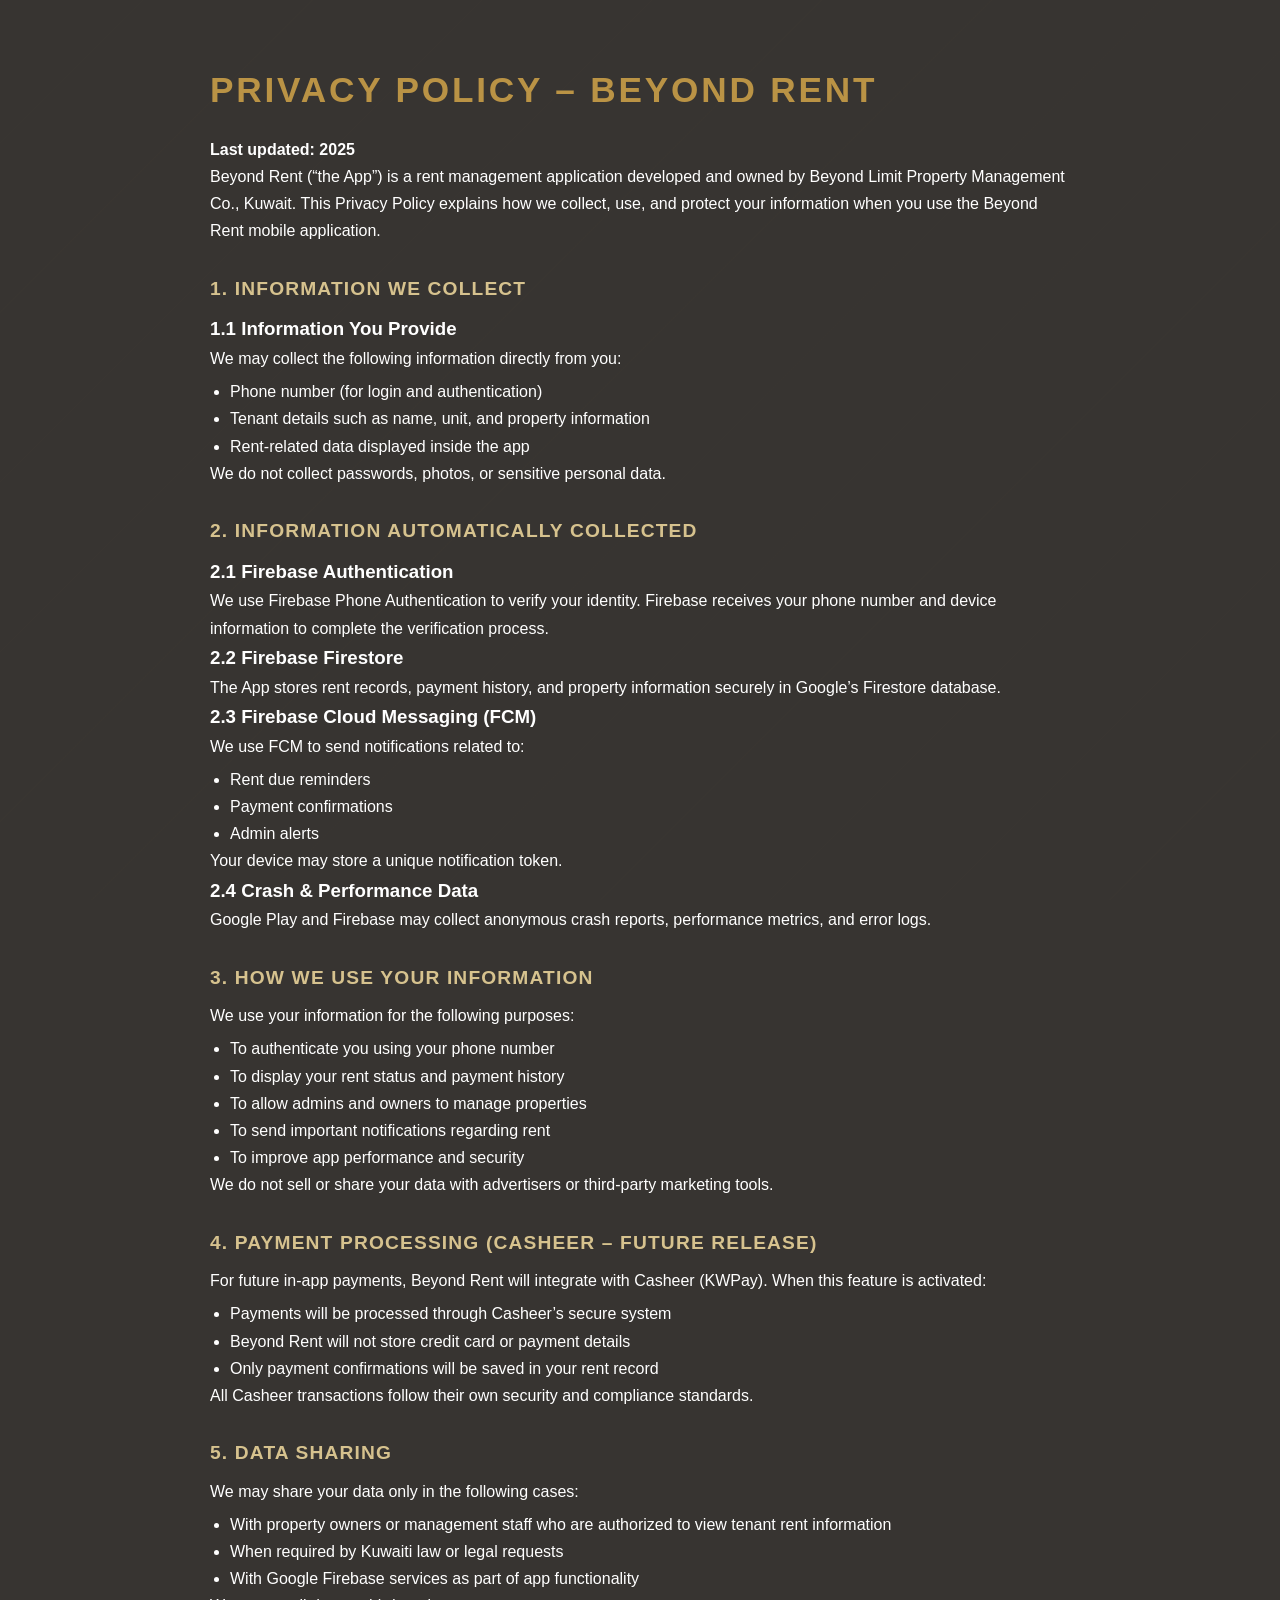
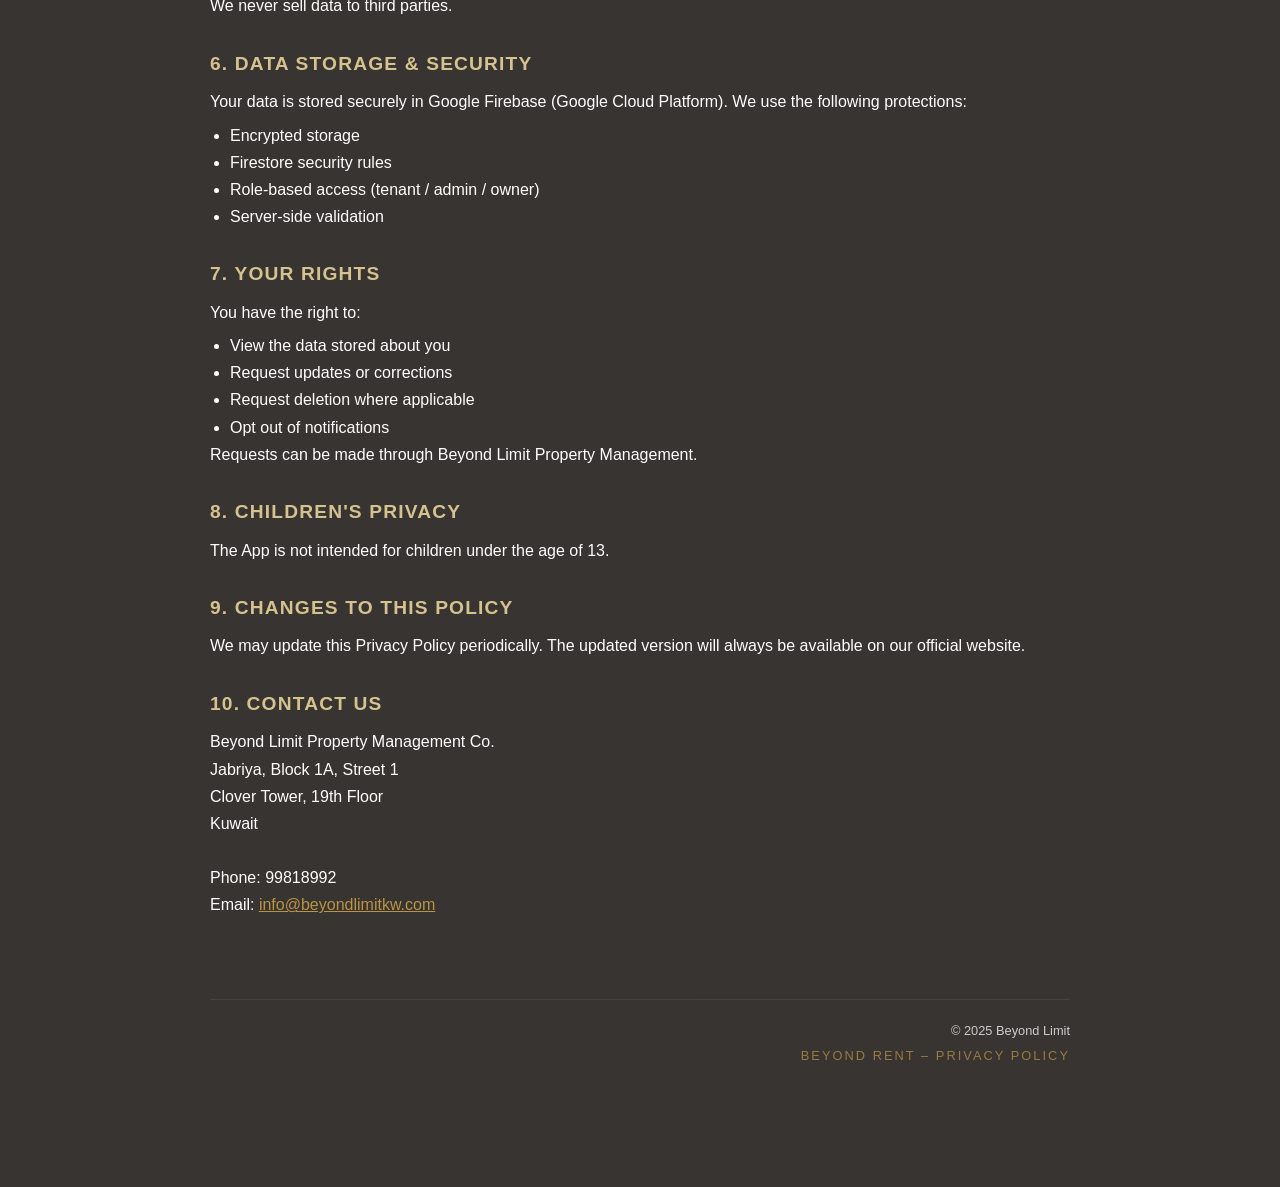
==== beyond-rent-privacy.html @ 938de5e0 "adeed limitlesslab page and beyond rent + privacy policy page." ====
<!DOCTYPE html>
<html lang="en">
<head>
  <meta charset="UTF-8"/>
  <meta name="viewport" content="width=device-width, initial-scale=1.0"/>
  <title>Privacy Policy – Beyond Rent</title>
  <link rel="icon" type="image/svg+xml" href="assets/images/logos/beyondlimit-icon.svg"/>

  <style>
    * { margin: 0; padding: 0; box-sizing: border-box; }

    body {
      font-family: 'Poppins', sans-serif;
      background: #373431;
      color: #fff;
      padding: 60px 20px 120px;
      max-width: 900px;
      margin: auto;
      line-height: 1.7;
      position: relative;
      min-height: 100vh;
    }

    body::before {
      content: "";
      position: fixed; inset: 0;
      background: repeating-linear-gradient(
        -45deg,
        rgba(186,147,69,0.05) 0px,
        rgba(186,147,69,0.05) 1px,
        transparent 1px,
        transparent 120px
      );
      animation: moveLines 80s linear infinite;
      opacity: 0.25;
      z-index: -1;
    }

    @keyframes moveLines {
      0% { background-position: 0 0; }
      100% { background-position: 600px 600px; }
    }

    h1 {
      font-size: 2.2rem;
      margin-bottom: 16px;
      color: #ba9345;
      text-transform: uppercase;
      letter-spacing: .08em;
    }

    h2 {
      margin-top: 28px;
      margin-bottom: 8px;
      font-size: 1.2rem;
      color: #d6c28e;
      text-transform: uppercase;
      letter-spacing: .06em;
    }

    ul { margin-left: 20px; margin-top: 6px; }

    a { color: #ba9345; }

    footer {
      margin-top: 80px;
      padding-top: 20px;
      text-align: right;
      font-size: 0.8rem;
      opacity: 0.75;
      border-top: 1px solid rgba(255,255,255,0.1);
    }

    footer span {
      display: block;
      color: #ba9345;
      letter-spacing: 0.16em;
      text-transform: uppercase;
      margin-top: 4px;
    }
  </style>
</head>

<body>

<h1>Privacy Policy – Beyond Rent</h1>
<p><strong>Last updated: 2025</strong></p>

<p>
Beyond Rent (“the App”) is a rent management application developed and owned by Beyond Limit Property Management Co., Kuwait.
This Privacy Policy explains how we collect, use, and protect your information when you use the Beyond Rent mobile application.
</p>

<h2>1. Information We Collect</h2>

<h3>1.1 Information You Provide</h3>
<p>We may collect the following information directly from you:</p>
<ul>
  <li>Phone number (for login and authentication)</li>
  <li>Tenant details such as name, unit, and property information</li>
  <li>Rent-related data displayed inside the app</li>
</ul>
<p>We do not collect passwords, photos, or sensitive personal data.</p>

<h2>2. Information Automatically Collected</h2>

<h3>2.1 Firebase Authentication</h3>
<p>
We use Firebase Phone Authentication to verify your identity.
Firebase receives your phone number and device information to complete the verification process.
</p>

<h3>2.2 Firebase Firestore</h3>
<p>
The App stores rent records, payment history, and property information securely in Google’s Firestore database.
</p>

<h3>2.3 Firebase Cloud Messaging (FCM)</h3>
<p>We use FCM to send notifications related to:</p>
<ul>
  <li>Rent due reminders</li>
  <li>Payment confirmations</li>
  <li>Admin alerts</li>
</ul>
<p>Your device may store a unique notification token.</p>

<h3>2.4 Crash & Performance Data</h3>
<p>
Google Play and Firebase may collect anonymous crash reports, performance metrics, and error logs.
</p>

<h2>3. How We Use Your Information</h2>
<p>We use your information for the following purposes:</p>
<ul>
  <li>To authenticate you using your phone number</li>
  <li>To display your rent status and payment history</li>
  <li>To allow admins and owners to manage properties</li>
  <li>To send important notifications regarding rent</li>
  <li>To improve app performance and security</li>
</ul>
<p>We do not sell or share your data with advertisers or third-party marketing tools.</p>

<h2>4. Payment Processing (Casheer – Future Release)</h2>
<p>For future in-app payments, Beyond Rent will integrate with Casheer (KWPay).  
When this feature is activated:</p>
<ul>
  <li>Payments will be processed through Casheer’s secure system</li>
  <li>Beyond Rent will not store credit card or payment details</li>
  <li>Only payment confirmations will be saved in your rent record</li>
</ul>
<p>All Casheer transactions follow their own security and compliance standards.</p>

<h2>5. Data Sharing</h2>
<p>We may share your data only in the following cases:</p>
<ul>
  <li>With property owners or management staff who are authorized to view tenant rent information</li>
  <li>When required by Kuwaiti law or legal requests</li>
  <li>With Google Firebase services as part of app functionality</li>
</ul>
<p>We never sell data to third parties.</p>

<h2>6. Data Storage & Security</h2>
<p>
Your data is stored securely in Google Firebase (Google Cloud Platform).  
We use the following protections:
</p>
<ul>
  <li>Encrypted storage</li>
  <li>Firestore security rules</li>
  <li>Role-based access (tenant / admin / owner)</li>
  <li>Server-side validation</li>
</ul>

<h2>7. Your Rights</h2>
<p>You have the right to:</p>
<ul>
  <li>View the data stored about you</li>
  <li>Request updates or corrections</li>
  <li>Request deletion where applicable</li>
  <li>Opt out of notifications</li>
</ul>
<p>Requests can be made through Beyond Limit Property Management.</p>

<h2>8. Children's Privacy</h2>
<p>The App is not intended for children under the age of 13.</p>

<h2>9. Changes to This Policy</h2>
<p>
We may update this Privacy Policy periodically.  
The updated version will always be available on our official website.
</p>

<h2>10. Contact Us</h2>
<p>
Beyond Limit Property Management Co.<br>
Jabriya, Block 1A, Street 1<br>
Clover Tower, 19th Floor<br>
Kuwait<br><br>
Phone: 99818992<br>
Email: <a href="mailto:info@beyondlimitkw.com">info@beyondlimitkw.com</a>
</p>

<footer>
  © 2025 Beyond Limit  
  <span>Beyond Rent – Privacy Policy</span>
</footer>

</body>
</html>
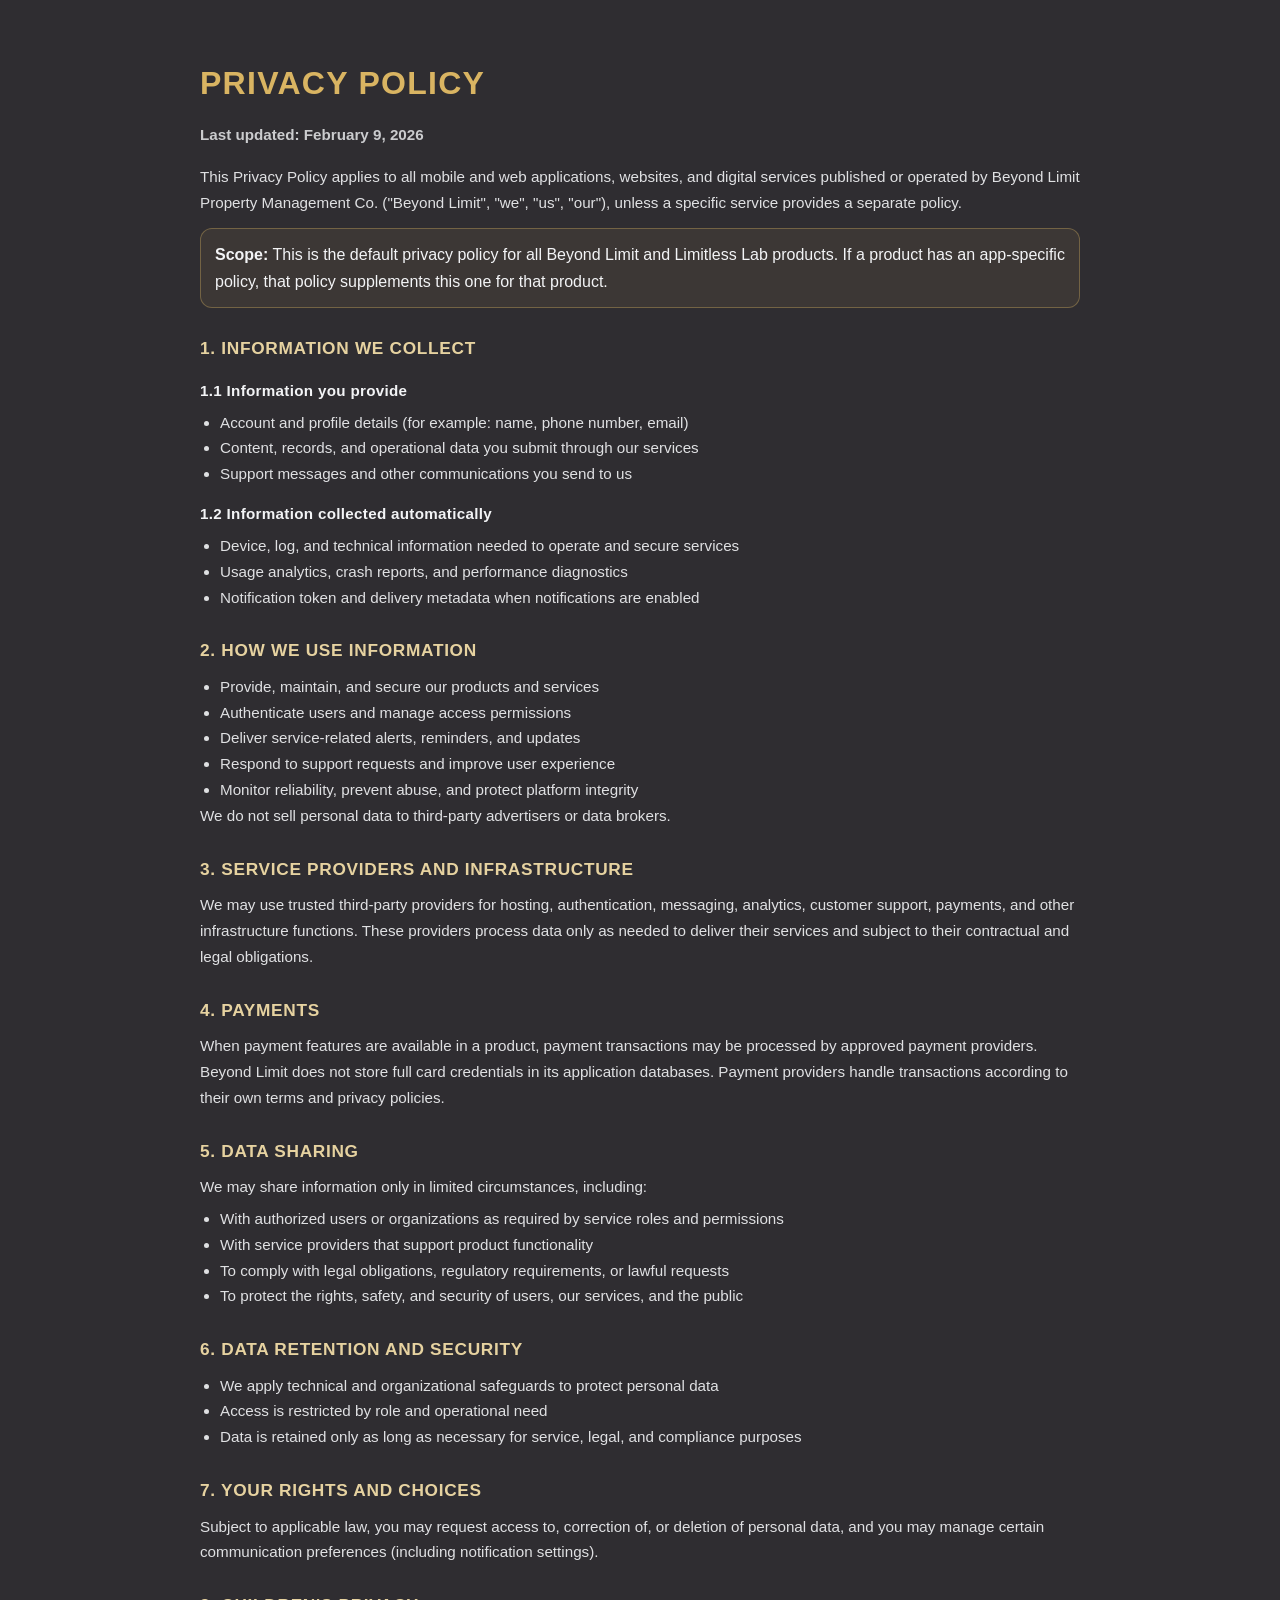
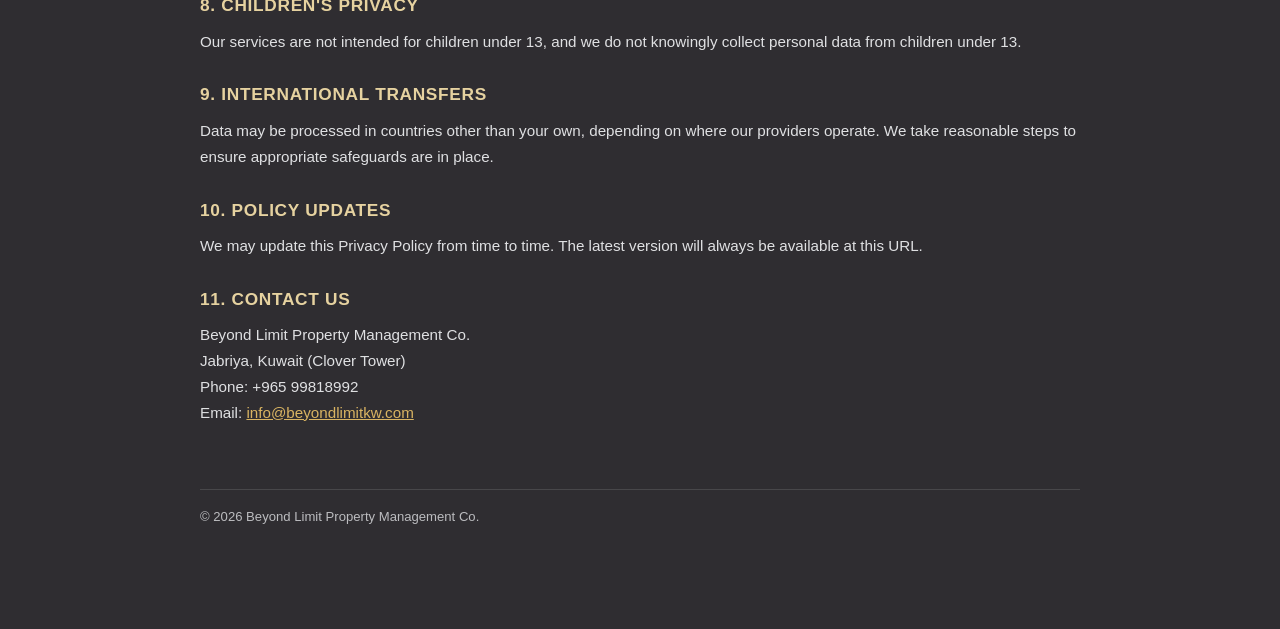
==== commit e1fd0b8c: "updated beyond rent privacy policy to be generic for all future apps." ====
--- a/beyond-rent-privacy.html
+++ b/beyond-rent-privacy.html
@@ -1,209 +1,16 @@
 <!DOCTYPE html>
 <html lang="en">
 <head>
-  <meta charset="UTF-8"/>
-  <meta name="viewport" content="width=device-width, initial-scale=1.0"/>
-  <title>Privacy Policy – Beyond Rent</title>
-  <link rel="icon" type="image/svg+xml" href="assets/images/logos/beyondlimit-icon.svg"/>
-
-  <style>
-    * { margin: 0; padding: 0; box-sizing: border-box; }
-
-    body {
-      font-family: 'Poppins', sans-serif;
-      background: #373431;
-      color: #fff;
-      padding: 60px 20px 120px;
-      max-width: 900px;
-      margin: auto;
-      line-height: 1.7;
-      position: relative;
-      min-height: 100vh;
-    }
-
-    body::before {
-      content: "";
-      position: fixed; inset: 0;
-      background: repeating-linear-gradient(
-        -45deg,
-        rgba(186,147,69,0.05) 0px,
-        rgba(186,147,69,0.05) 1px,
-        transparent 1px,
-        transparent 120px
-      );
-      animation: moveLines 80s linear infinite;
-      opacity: 0.25;
-      z-index: -1;
-    }
-
-    @keyframes moveLines {
-      0% { background-position: 0 0; }
-      100% { background-position: 600px 600px; }
-    }
-
-    h1 {
-      font-size: 2.2rem;
-      margin-bottom: 16px;
-      color: #ba9345;
-      text-transform: uppercase;
-      letter-spacing: .08em;
-    }
-
-    h2 {
-      margin-top: 28px;
-      margin-bottom: 8px;
-      font-size: 1.2rem;
-      color: #d6c28e;
-      text-transform: uppercase;
-      letter-spacing: .06em;
-    }
-
-    ul { margin-left: 20px; margin-top: 6px; }
-
-    a { color: #ba9345; }
-
-    footer {
-      margin-top: 80px;
-      padding-top: 20px;
-      text-align: right;
-      font-size: 0.8rem;
-      opacity: 0.75;
-      border-top: 1px solid rgba(255,255,255,0.1);
-    }
-
-    footer span {
-      display: block;
-      color: #ba9345;
-      letter-spacing: 0.16em;
-      text-transform: uppercase;
-      margin-top: 4px;
-    }
-  </style>
+  <meta charset="UTF-8" />
+  <meta http-equiv="refresh" content="0; url=privacy.html" />
+  <meta name="viewport" content="width=device-width, initial-scale=1.0" />
+  <title>Redirecting...</title>
+  <link rel="canonical" href="privacy.html" />
+  <script>
+    window.location.replace("privacy.html");
+  </script>
 </head>
-
 <body>
-
-<h1>Privacy Policy – Beyond Rent</h1>
-<p><strong>Last updated: 2025</strong></p>
-
-<p>
-Beyond Rent (“the App”) is a rent management application developed and owned by Beyond Limit Property Management Co., Kuwait.
-This Privacy Policy explains how we collect, use, and protect your information when you use the Beyond Rent mobile application.
-</p>
-
-<h2>1. Information We Collect</h2>
-
-<h3>1.1 Information You Provide</h3>
-<p>We may collect the following information directly from you:</p>
-<ul>
-  <li>Phone number (for login and authentication)</li>
-  <li>Tenant details such as name, unit, and property information</li>
-  <li>Rent-related data displayed inside the app</li>
-</ul>
-<p>We do not collect passwords, photos, or sensitive personal data.</p>
-
-<h2>2. Information Automatically Collected</h2>
-
-<h3>2.1 Firebase Authentication</h3>
-<p>
-We use Firebase Phone Authentication to verify your identity.
-Firebase receives your phone number and device information to complete the verification process.
-</p>
-
-<h3>2.2 Firebase Firestore</h3>
-<p>
-The App stores rent records, payment history, and property information securely in Google’s Firestore database.
-</p>
-
-<h3>2.3 Firebase Cloud Messaging (FCM)</h3>
-<p>We use FCM to send notifications related to:</p>
-<ul>
-  <li>Rent due reminders</li>
-  <li>Payment confirmations</li>
-  <li>Admin alerts</li>
-</ul>
-<p>Your device may store a unique notification token.</p>
-
-<h3>2.4 Crash & Performance Data</h3>
-<p>
-Google Play and Firebase may collect anonymous crash reports, performance metrics, and error logs.
-</p>
-
-<h2>3. How We Use Your Information</h2>
-<p>We use your information for the following purposes:</p>
-<ul>
-  <li>To authenticate you using your phone number</li>
-  <li>To display your rent status and payment history</li>
-  <li>To allow admins and owners to manage properties</li>
-  <li>To send important notifications regarding rent</li>
-  <li>To improve app performance and security</li>
-</ul>
-<p>We do not sell or share your data with advertisers or third-party marketing tools.</p>
-
-<h2>4. Payment Processing (Casheer – Future Release)</h2>
-<p>For future in-app payments, Beyond Rent will integrate with Casheer (KWPay).  
-When this feature is activated:</p>
-<ul>
-  <li>Payments will be processed through Casheer’s secure system</li>
-  <li>Beyond Rent will not store credit card or payment details</li>
-  <li>Only payment confirmations will be saved in your rent record</li>
-</ul>
-<p>All Casheer transactions follow their own security and compliance standards.</p>
-
-<h2>5. Data Sharing</h2>
-<p>We may share your data only in the following cases:</p>
-<ul>
-  <li>With property owners or management staff who are authorized to view tenant rent information</li>
-  <li>When required by Kuwaiti law or legal requests</li>
-  <li>With Google Firebase services as part of app functionality</li>
-</ul>
-<p>We never sell data to third parties.</p>
-
-<h2>6. Data Storage & Security</h2>
-<p>
-Your data is stored securely in Google Firebase (Google Cloud Platform).  
-We use the following protections:
-</p>
-<ul>
-  <li>Encrypted storage</li>
-  <li>Firestore security rules</li>
-  <li>Role-based access (tenant / admin / owner)</li>
-  <li>Server-side validation</li>
-</ul>
-
-<h2>7. Your Rights</h2>
-<p>You have the right to:</p>
-<ul>
-  <li>View the data stored about you</li>
-  <li>Request updates or corrections</li>
-  <li>Request deletion where applicable</li>
-  <li>Opt out of notifications</li>
-</ul>
-<p>Requests can be made through Beyond Limit Property Management.</p>
-
-<h2>8. Children's Privacy</h2>
-<p>The App is not intended for children under the age of 13.</p>
-
-<h2>9. Changes to This Policy</h2>
-<p>
-We may update this Privacy Policy periodically.  
-The updated version will always be available on our official website.
-</p>
-
-<h2>10. Contact Us</h2>
-<p>
-Beyond Limit Property Management Co.<br>
-Jabriya, Block 1A, Street 1<br>
-Clover Tower, 19th Floor<br>
-Kuwait<br><br>
-Phone: 99818992<br>
-Email: <a href="mailto:info@beyondlimitkw.com">info@beyondlimitkw.com</a>
-</p>
-
-<footer>
-  © 2025 Beyond Limit  
-  <span>Beyond Rent – Privacy Policy</span>
-</footer>
-
+  <p>This page moved to <a href="privacy.html">privacy.html</a>.</p>
 </body>
 </html>
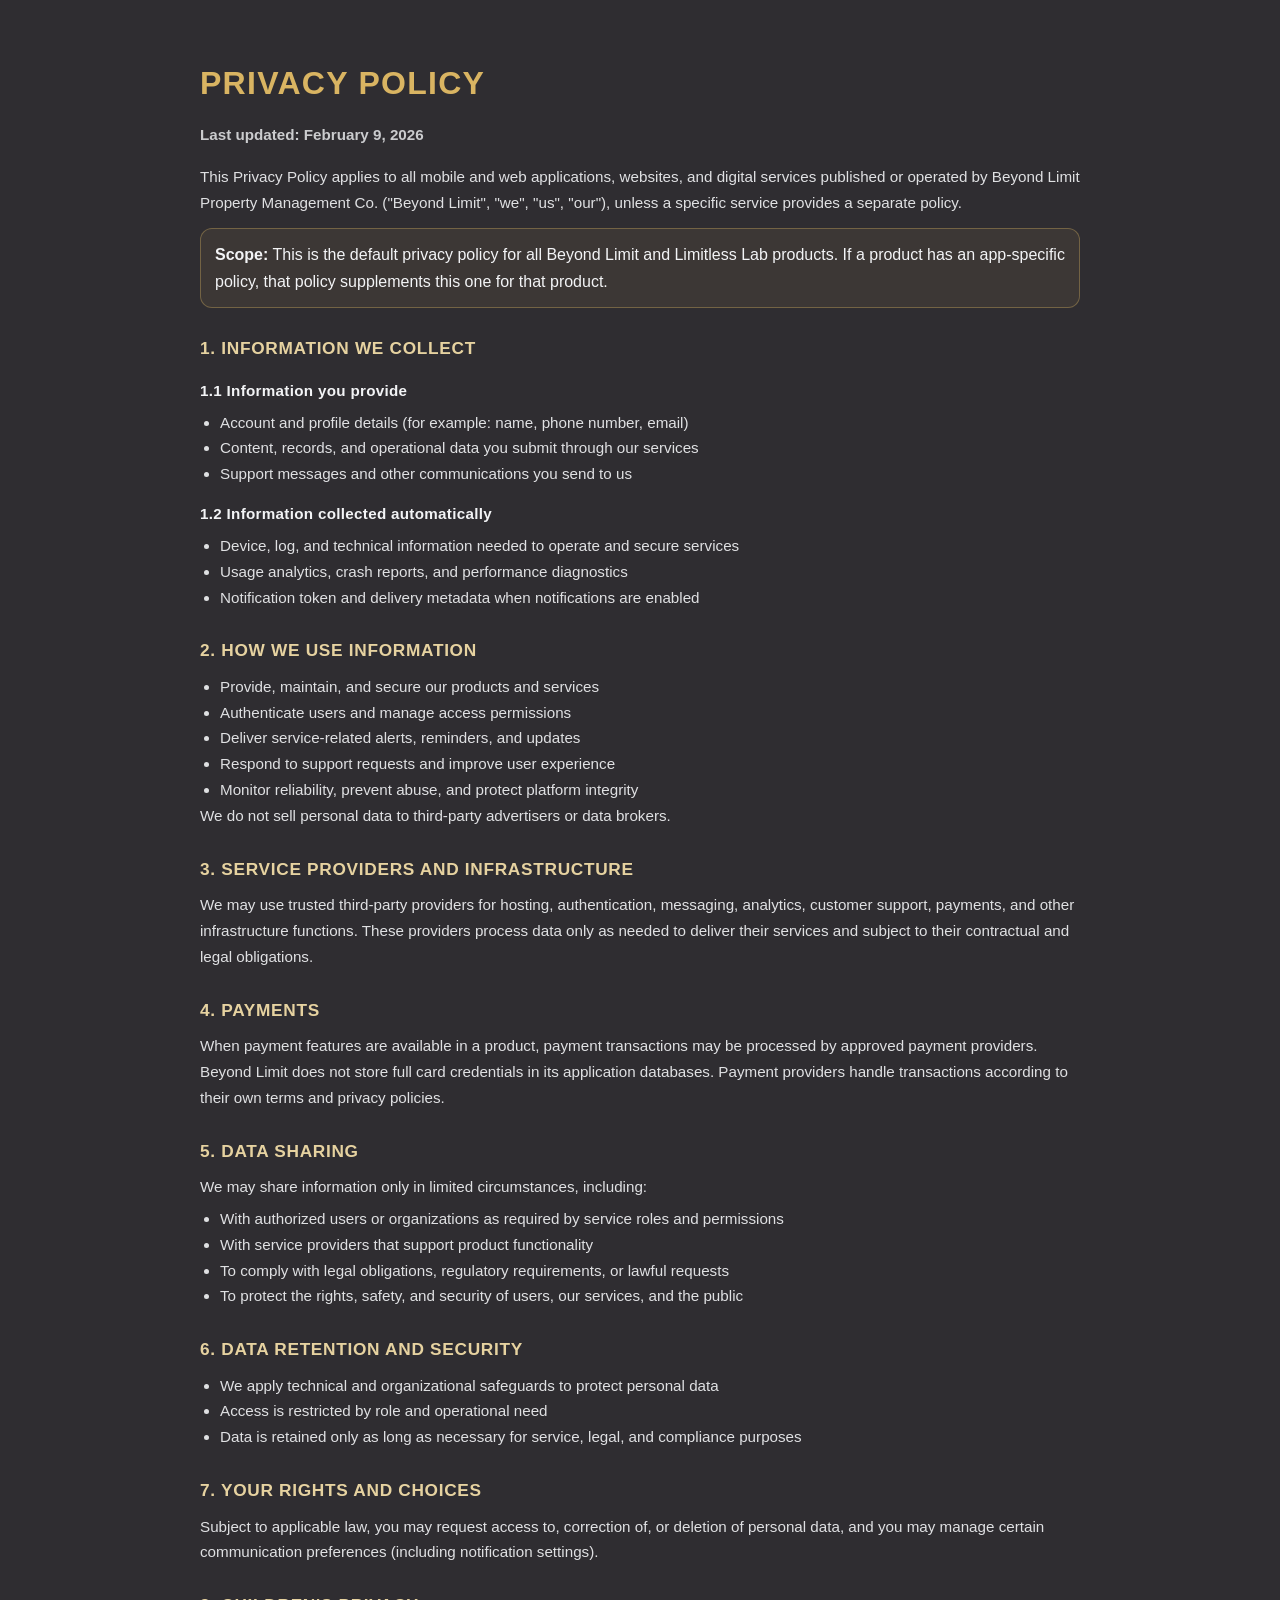
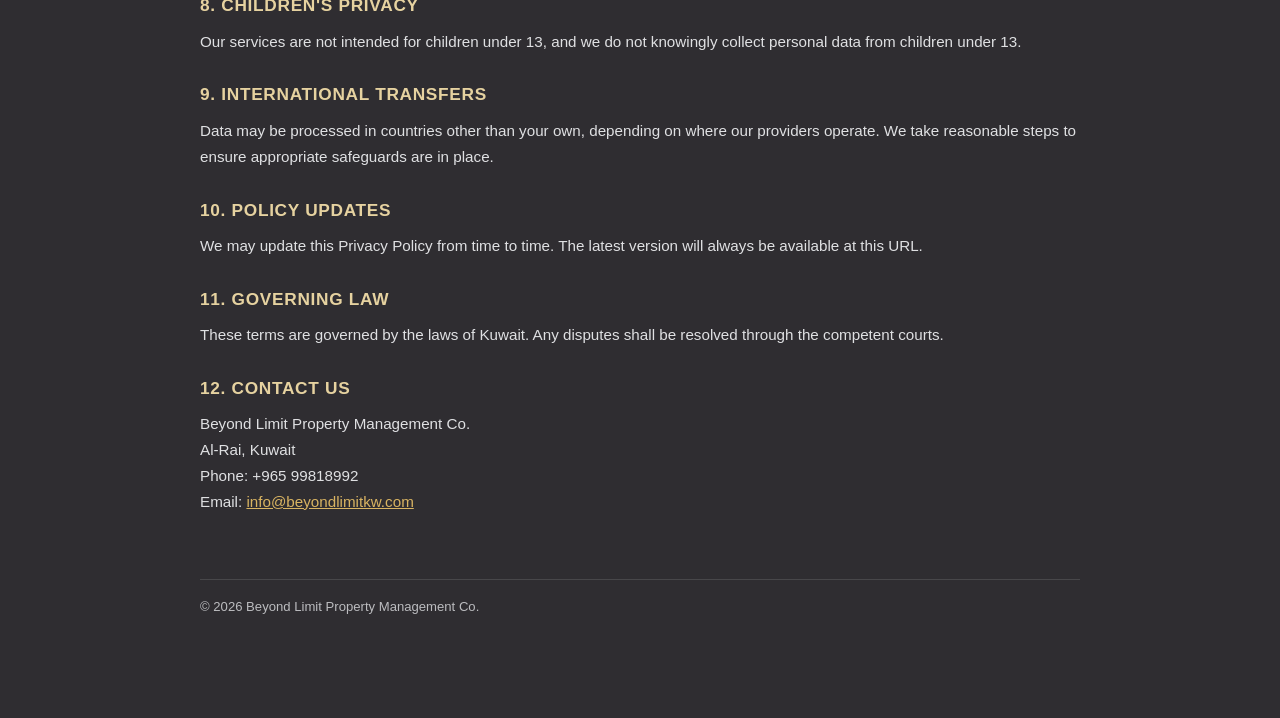
==== commit 756eba36: "add bilingual metadata and indexing support" ====
--- a/beyond-rent-privacy.html
+++ b/beyond-rent-privacy.html
@@ -1,11 +1,7 @@
 <!DOCTYPE html>
 <html lang="en">
 <head>
-  <meta charset="UTF-8" />
   <meta http-equiv="refresh" content="0; url=privacy.html" />
-  <meta name="viewport" content="width=device-width, initial-scale=1.0" />
-  <title>Redirecting...</title>
-  <link rel="canonical" href="privacy.html" />
   <script>
     window.location.replace("privacy.html");
   </script>
